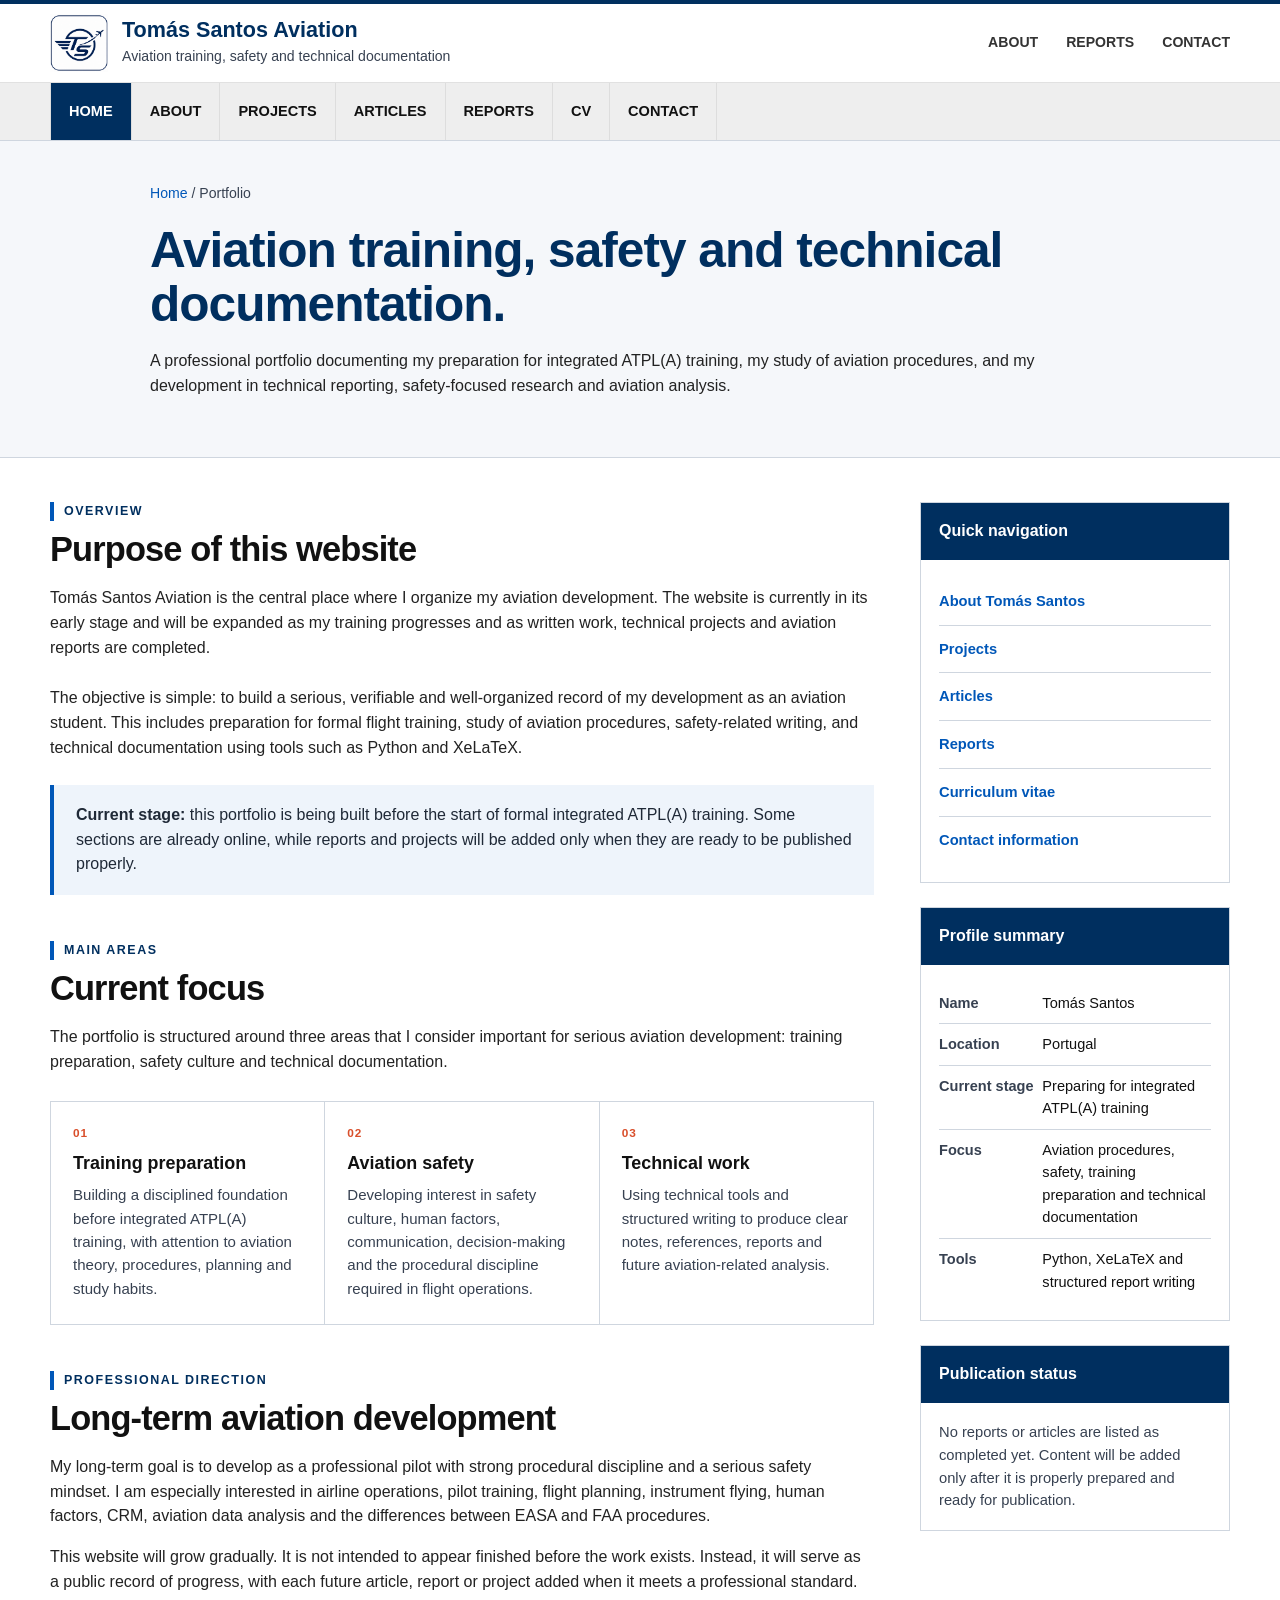
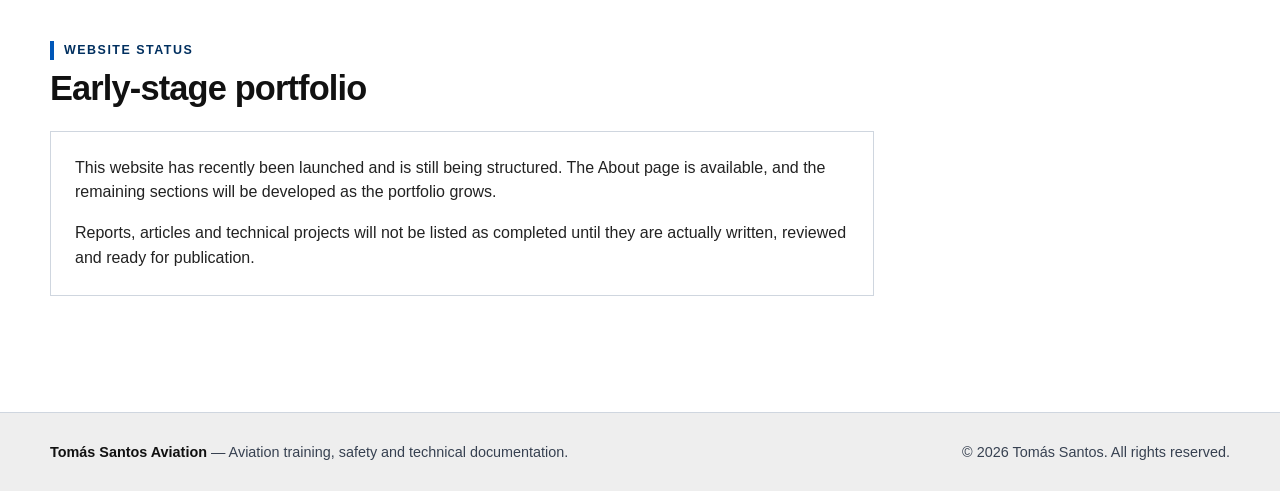
==== index.html @ 4478df45 "Update index.html" ====
<!DOCTYPE html>
<html lang="en">
<head>
  <meta charset="UTF-8" />
  <meta name="viewport" content="width=device-width, initial-scale=1.0" />

  <title>Tomás Santos Aviation</title>

  <meta
    name="description"
    content="Tomás Santos Aviation — aviation training, safety, procedures and technical documentation portfolio."
  />

 <link rel="stylesheet" href="assets/css/style.css">
</head>

<body>
  <div class="top-line"></div>

  <header>
    <div class="container header-main">
      <a href="index.html" class="identity" aria-label="Tomás Santos Aviation homepage">
        <img
          src="assets/images/logo.png"
          alt="Tomás Santos Aviation logo"
          class="site-logo"
        />
        <div class="identity-text">
          <strong>Tomás Santos Aviation</strong>
          <span>Aviation training, safety and technical documentation</span>
        </div>
      </a>

      <div class="header-links" aria-label="Secondary links">
        <a href="about.html">About</a>
        <a href="reports.html">Reports</a>
        <a href="contact.html">Contact</a>
      </div>
    </div>

    <div class="nav-bar">
      <nav class="container nav" aria-label="Main navigation">
        <a href="index.html" class="active">Home</a>
        <a href="about.html">About</a>
        <a href="projects.html">Projects</a>
        <a href="articles.html">Articles</a>
        <a href="reports.html">Reports</a>
        <a href="cv.html">CV</a>
        <a href="contact.html">Contact</a>
      </nav>
    </div>
  </header>

  <main>
    <section class="page-banner">
      <div class="container page-banner-inner">
        <div class="breadcrumb">
          <a href="index.html">Home</a> / Portfolio
        </div>

        <h1>Aviation training, safety and technical documentation.</h1>

        <p>
          A professional portfolio documenting my preparation for integrated ATPL(A)
          training, my study of aviation procedures, and my development in technical
          reporting, safety-focused research and aviation analysis.
        </p>
      </div>
    </section>

    <div class="container main-layout">
      <div>
        <section class="content-section">
          <div class="section-label">Overview</div>
          <h2>Purpose of this website</h2>

          <p class="lead">
            Tomás Santos Aviation is the central place where I organize my aviation
            development. The website is currently in its early stage and will be expanded
            as my training progresses and as written work, technical projects and aviation
            reports are completed.
          </p>

          <p>
            The objective is simple: to build a serious, verifiable and well-organized
            record of my development as an aviation student. This includes preparation
            for formal flight training, study of aviation procedures, safety-related
            writing, and technical documentation using tools such as Python and XeLaTeX.
          </p>

          <div class="statement-box">
            <strong>Current stage:</strong>
            this portfolio is being built before the start of formal integrated ATPL(A)
            training. Some sections are already online, while reports and projects will
            be added only when they are ready to be published properly.
          </div>
        </section>

        <section class="content-section">
          <div class="section-label">Main areas</div>
          <h2>Current focus</h2>

          <p class="lead">
            The portfolio is structured around three areas that I consider important
            for serious aviation development: training preparation, safety culture and
            technical documentation.
          </p>

          <div class="focus-grid">
            <article class="focus-item">
              <small>01</small>
              <h3>Training preparation</h3>
              <p>
                Building a disciplined foundation before integrated ATPL(A) training,
                with attention to aviation theory, procedures, planning and study habits.
              </p>
            </article>

            <article class="focus-item">
              <small>02</small>
              <h3>Aviation safety</h3>
              <p>
                Developing interest in safety culture, human factors, communication,
                decision-making and the procedural discipline required in flight operations.
              </p>
            </article>

            <article class="focus-item">
              <small>03</small>
              <h3>Technical work</h3>
              <p>
                Using technical tools and structured writing to produce clear notes,
                references, reports and future aviation-related analysis.
              </p>
            </article>
          </div>
        </section>

        <section class="content-section">
          <div class="section-label">Professional direction</div>
          <h2>Long-term aviation development</h2>

          <p>
            My long-term goal is to develop as a professional pilot with strong
            procedural discipline and a serious safety mindset. I am especially interested
            in airline operations, pilot training, flight planning, instrument flying,
            human factors, CRM, aviation data analysis and the differences between EASA
            and FAA procedures.
          </p>

          <p>
            This website will grow gradually. It is not intended to appear finished
            before the work exists. Instead, it will serve as a public record of progress,
            with each future article, report or project added when it meets a professional
            standard.
          </p>
        </section>

        <section class="content-section">
          <div class="section-label">Website status</div>
          <h2>Early-stage portfolio</h2>

          <div class="plain-box">
            <p>
              This website has recently been launched and is still being structured.
              The About page is available, and the remaining sections will be developed
              as the portfolio grows.
            </p>

            <p>
              Reports, articles and technical projects will not be listed as completed
              until they are actually written, reviewed and ready for publication.
            </p>
          </div>
        </section>
      </div>

      <aside>
        <section class="side-card">
          <div class="side-card-title">Quick navigation</div>
          <div class="side-card-body">
            <ul class="quick-list">
              <li><a href="about.html">About Tomás Santos</a></li>
              <li><a href="projects.html">Projects</a></li>
              <li><a href="articles.html">Articles</a></li>
              <li><a href="reports.html">Reports</a></li>
              <li><a href="cv.html">Curriculum vitae</a></li>
              <li><a href="contact.html">Contact information</a></li>
            </ul>
          </div>
        </section>

        <section class="side-card">
          <div class="side-card-title">Profile summary</div>
          <div class="side-card-body">
            <table class="profile-table">
              <tr>
                <th>Name</th>
                <td>Tomás Santos</td>
              </tr>
              <tr>
                <th>Location</th>
                <td>Portugal</td>
              </tr>
              <tr>
                <th>Current stage</th>
                <td>Preparing for integrated ATPL(A) training</td>
              </tr>
              <tr>
                <th>Focus</th>
                <td>Aviation procedures, safety, training preparation and technical documentation</td>
              </tr>
              <tr>
                <th>Tools</th>
                <td>Python, XeLaTeX and structured report writing</td>
              </tr>
            </table>
          </div>
        </section>

        <section class="side-card">
          <div class="side-card-title">Publication status</div>
          <div class="side-card-body">
            <p class="status-note">
              No reports or articles are listed as completed yet. Content will be added
              only after it is properly prepared and ready for publication.
            </p>
          </div>
        </section>
      </aside>
    </div>
  </main>

  <footer>
    <div class="container footer-inner">
      <span><strong>Tomás Santos Aviation</strong> — Aviation training, safety and technical documentation.</span>
      <span>© 2026 Tomás Santos. All rights reserved.</span>
    </div>
  </footer>
</body>
</html>
---- assets/css/style.css ----
:root {
  --blue: #0057b8;
  --blue-dark: #002f5f;
  --blue-soft: #eef4fb;
  --orange: #d94f2b;
  --text: #0b0f14;
  --muted: #374151;
  --light-muted: #5f6b7a;
  --border: #cfd6df;
  --soft-bg: #f5f7fa;
  --bg: #ffffff;
  --max-width: 1180px;
}

* {
  box-sizing: border-box;
  margin: 0;
  padding: 0;
}

body {
  font-family: Arial, Helvetica, sans-serif;
  color: var(--text);
  background: var(--bg);
  font-size: 16px;
  line-height: 1.55;
}

a {
  color: var(--blue);
  text-decoration: none;
}

a:hover {
  text-decoration: underline;
}

.container {
  width: min(100% - 56px, var(--max-width));
  margin: 0 auto;
}

/* Remove old institutional top stripe */
.top-line {
  display: none;
}

/* Header */

header {
  background: #ffffff;
  border-top: 4px solid var(--blue-dark);
  border-bottom: 1px solid var(--border);
}

.header-main {
  min-height: 78px;
  display: flex;
  align-items: center;
  justify-content: space-between;
  gap: 28px;
}

.identity {
  display: flex;
  align-items: center;
  gap: 14px;
}

.mark {
  width: 52px;
  height: 52px;
  background: var(--blue);
  color: white;
  display: flex;
  align-items: center;
  justify-content: center;
  font-weight: 800;
  font-size: 1rem;
  letter-spacing: -0.02em;
}

.identity-text strong {
  display: block;
  color: var(--blue-dark);
  font-size: 1.35rem;
  line-height: 1.08;
  font-weight: 800;
}

.site-logo {
  width: 58px;
  height: 58px;
  object-fit: contain;
  display: block;
}

.identity-text span {
  display: block;
  color: var(--muted);
  font-size: 0.88rem;
  margin-top: 4px;
}

/* Small top links */

.header-links {
  display: flex;
  align-items: center;
  gap: 28px;
  font-size: 0.88rem;
  font-weight: 600;
  text-transform: uppercase;
}

.header-links a {
  color: #333333;
}

.header-links a:hover {
  color: var(--blue);
}

/* Navigation — closer to IATA: light grey strip, not big blue bar */

.nav-bar {
  background: #eeeeee;
  border-top: 1px solid #e1e1e1;
}

.nav {
  display: flex;
  align-items: stretch;
  overflow-x: auto;
}

.nav a {
  color: #111111;
  padding: 17px 18px;
  font-size: 0.91rem;
  font-weight: 700;
  text-transform: uppercase;
  white-space: nowrap;
  border-right: 1px solid #dddddd;
}

.nav a:first-child {
  border-left: 1px solid #dddddd;
}

.nav a:hover {
  color: white;
  background: var(--blue);
  text-decoration: none;
}

.nav a.active {
  background: var(--blue-dark);
  color: white;
  text-decoration: none;
}

/* Page title area — no blue hero */

.page-banner {
  background: var(--soft-bg);
  color: var(--text);
  border-bottom: 1px solid var(--border);
}

.page-banner-inner {
  padding: 42px 0 42px;
  max-width: 980px;
}

.breadcrumb {
  color: var(--muted);
  font-size: 0.88rem;
  margin-bottom: 20px;
}

.breadcrumb a {
  color: var(--blue);
  font-weight: 400;
}

.page-banner h1 {
  font-size: clamp(2rem, 4.4vw, 3.1rem);
  line-height: 1.08;
  letter-spacing: -0.02em;
  font-weight: 800;
  color: var(--blue-dark);
  max-width: 1000px;
  margin-bottom: 18px;
}

.page-banner p {
  font-size: 1rem;
  color: #222222;
  max-width: 1000px;
  line-height: 1.55;
}

/* Main layout */

.main-layout {
  display: grid;
  grid-template-columns: minmax(0, 1fr) 310px;
  gap: 46px;
  padding: 44px 0 70px;
}

.content-section {
  margin-bottom: 46px;
}

.section-label {
  color: var(--blue-dark);
  font-weight: 800;
  font-size: 0.78rem;
  letter-spacing: 0.12em;
  text-transform: uppercase;
  margin-bottom: 9px;
  border-left: 4px solid var(--blue);
  padding-left: 10px;
}

h2 {
  color: #111111;
  font-size: clamp(1.55rem, 3vw, 2.15rem);
  line-height: 1.15;
  letter-spacing: -0.025em;
  font-weight: 800;
  margin-bottom: 16px;
}

h3 {
  color: #111111;
  font-size: 1.12rem;
  line-height: 1.3;
  font-weight: 800;
  margin-bottom: 8px;
}

p {
  margin-bottom: 16px;
}

.content-section p {
  color: #222222;
  max-width: 900px;
}

.lead {
  color: #222222;
  max-width: 900px;
  font-size: 1rem;
  margin-bottom: 26px;
}

/* Simple cards, less “template” */

.focus-grid {
  display: grid;
  grid-template-columns: repeat(3, 1fr);
  border-top: 1px solid var(--border);
  border-left: 1px solid var(--border);
  margin-top: 24px;
}

.focus-item {
  padding: 22px 22px 24px;
  background: #ffffff;
  border-right: 1px solid var(--border);
  border-bottom: 1px solid var(--border);
  min-height: 150px;
}

.focus-item small {
  display: block;
  color: var(--orange);
  font-weight: 800;
  margin-bottom: 10px;
  text-transform: uppercase;
  letter-spacing: 0.08em;
  font-size: 0.74rem;
}

.focus-item p {
  color: var(--muted);
  font-size: 0.94rem;
  margin-bottom: 0;
}

/* Two-column version */

.focus-grid.two-column {
  grid-template-columns: repeat(2, 1fr);
}

/* Boxes */

.statement-box,
.highlight-box {
  border-left: 4px solid var(--blue);
  background: var(--blue-soft);
  padding: 18px 22px;
  margin: 24px 0 0;
  color: #1f2937;
}

.highlight-box {
  margin: 24px 0;
}

.plain-box {
  border: 1px solid var(--border);
  background: #ffffff;
  padding: 24px;
  margin-top: 22px;
}

.plain-box p:last-child {
  margin-bottom: 0;
}

/* Timeline */

.timeline {
  border-top: 2px solid var(--blue);
  background: #ffffff;
  border-left: 1px solid var(--border);
  border-right: 1px solid var(--border);
}

.timeline-item {
  display: grid;
  grid-template-columns: 150px 1fr;
  gap: 22px;
  padding: 20px 22px;
  border-bottom: 1px solid var(--border);
}

.timeline-item:last-child {
  border-bottom: none;
}

.timeline-year {
  color: var(--blue);
  font-weight: 800;
  font-size: 0.92rem;
}

.timeline-item p {
  color: var(--muted);
  margin-bottom: 0;
}

/* Sidebar — less blue, more document-style */

aside {
  align-self: start;
}

.side-card {
  border: 1px solid var(--border);
  margin-bottom: 24px;
  background: white;
}

.side-card-title {
  background: var(--blue-dark);
  color: white;
  border-bottom: none;
  padding: 16px 18px;
  font-weight: 800;
  font-size: 1rem;
}

.side-card-body {
  padding: 18px;
}

.quick-list {
  list-style: none;
}

.quick-list li {
  border-bottom: 1px solid var(--border);
}

.quick-list li:last-child {
  border-bottom: none;
}

.quick-list a {
  display: block;
  padding: 12px 0;
  color: var(--blue);
  font-weight: 600;
  font-size: 0.92rem;
}

.profile-table {
  width: 100%;
  border-collapse: collapse;
  font-size: 0.91rem;
}

.profile-table th {
  text-align: left;
  color: var(--muted);
  font-weight: 700;
  width: 38%;
  padding: 9px 0;
  border-bottom: 1px solid var(--border);
  vertical-align: top;
}

.profile-table td {
  padding: 9px 0;
  border-bottom: 1px solid var(--border);
  color: #111111;
  vertical-align: top;
}

.profile-table tr:last-child th,
.profile-table tr:last-child td {
  border-bottom: none;
}

.status-note,
.placeholder-note {
  font-size: 0.92rem;
  color: var(--muted);
  margin-bottom: 0;
}

/* Buttons */

.button-row {
  display: flex;
  flex-wrap: wrap;
  gap: 12px;
  margin-top: 18px;
}

.button {
  display: inline-block;
  padding: 10px 15px;
  border: 1px solid var(--blue);
  background: var(--blue);
  color: white;
  font-weight: 700;
  font-size: 0.88rem;
}

.button.secondary {
  background: white;
  color: var(--blue);
}

.button:hover {
  background: var(--orange);
  color: white;
  text-decoration: none;
  border-color: var(--orange);
}

/* Future image placeholder */

.future-photo {
  display: none;
}

/* Footer */

footer {
  background: #eeeeee;
  border-top: 1px solid var(--border);
  padding: 28px 0;
  color: var(--muted);
  font-size: 0.9rem;
}

.footer-inner {
  display: flex;
  justify-content: space-between;
  gap: 18px;
  flex-wrap: wrap;
}

.footer-inner strong {
  color: #111111;
}

/* Responsive */

@media (max-width: 900px) {
  .header-main {
    height: auto;
    padding: 22px 0;
    align-items: flex-start;
    flex-direction: column;
  }

  .header-links {
    flex-wrap: wrap;
  }

  .main-layout {
    grid-template-columns: 1fr;
  }

  .focus-grid,
  .focus-grid.two-column {
    grid-template-columns: 1fr;
  }

  .timeline-item {
    grid-template-columns: 1fr;
    gap: 8px;
  }
}

@media (max-width: 560px) {
  .container {
    width: min(100% - 28px, var(--max-width));
  }

  .identity {
    align-items: flex-start;
  }

  .mark {
    width: 46px;
    height: 46px;
    font-size: 0.92rem;
  }

  .identity-text strong {
    font-size: 1.18rem;
  }

  .page-banner-inner {
    padding: 28px 0 30px;
  }

  .nav a {
    padding: 14px 15px;
    font-size: 0.84rem;
  }
}
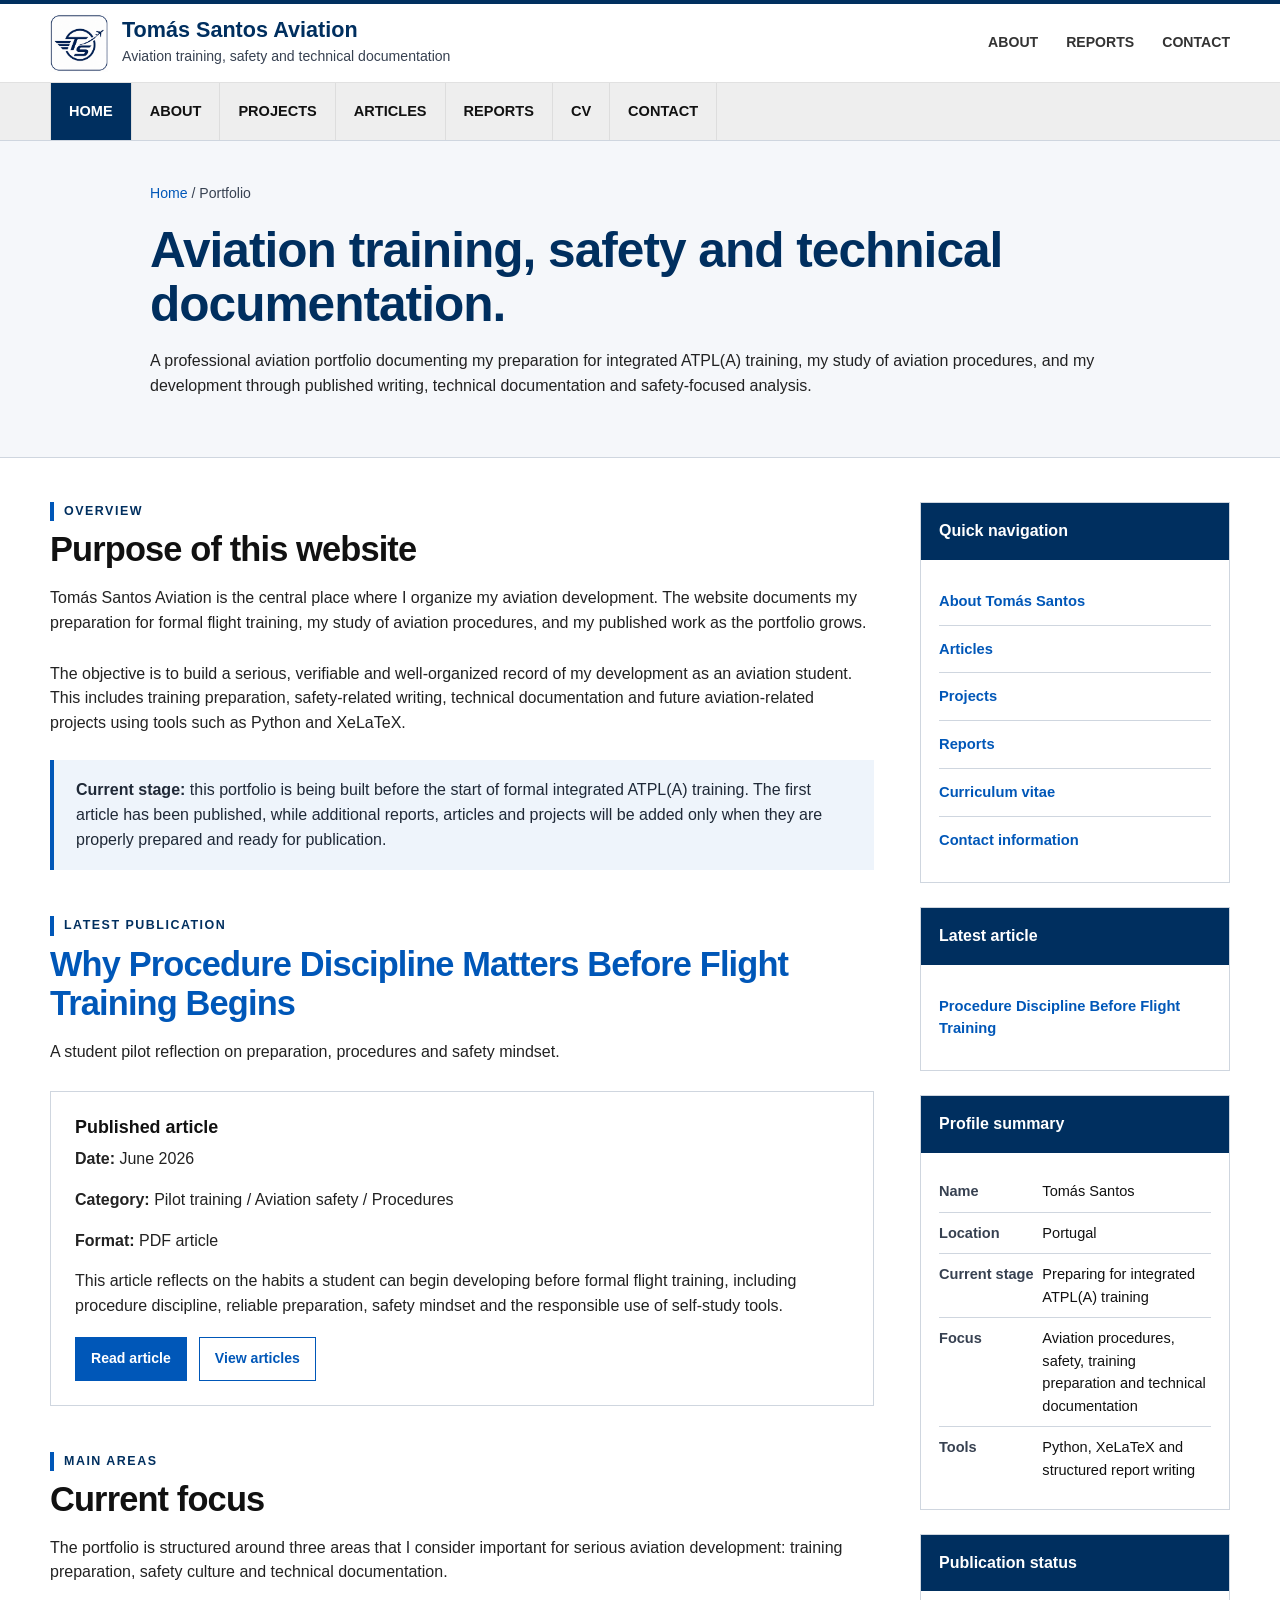
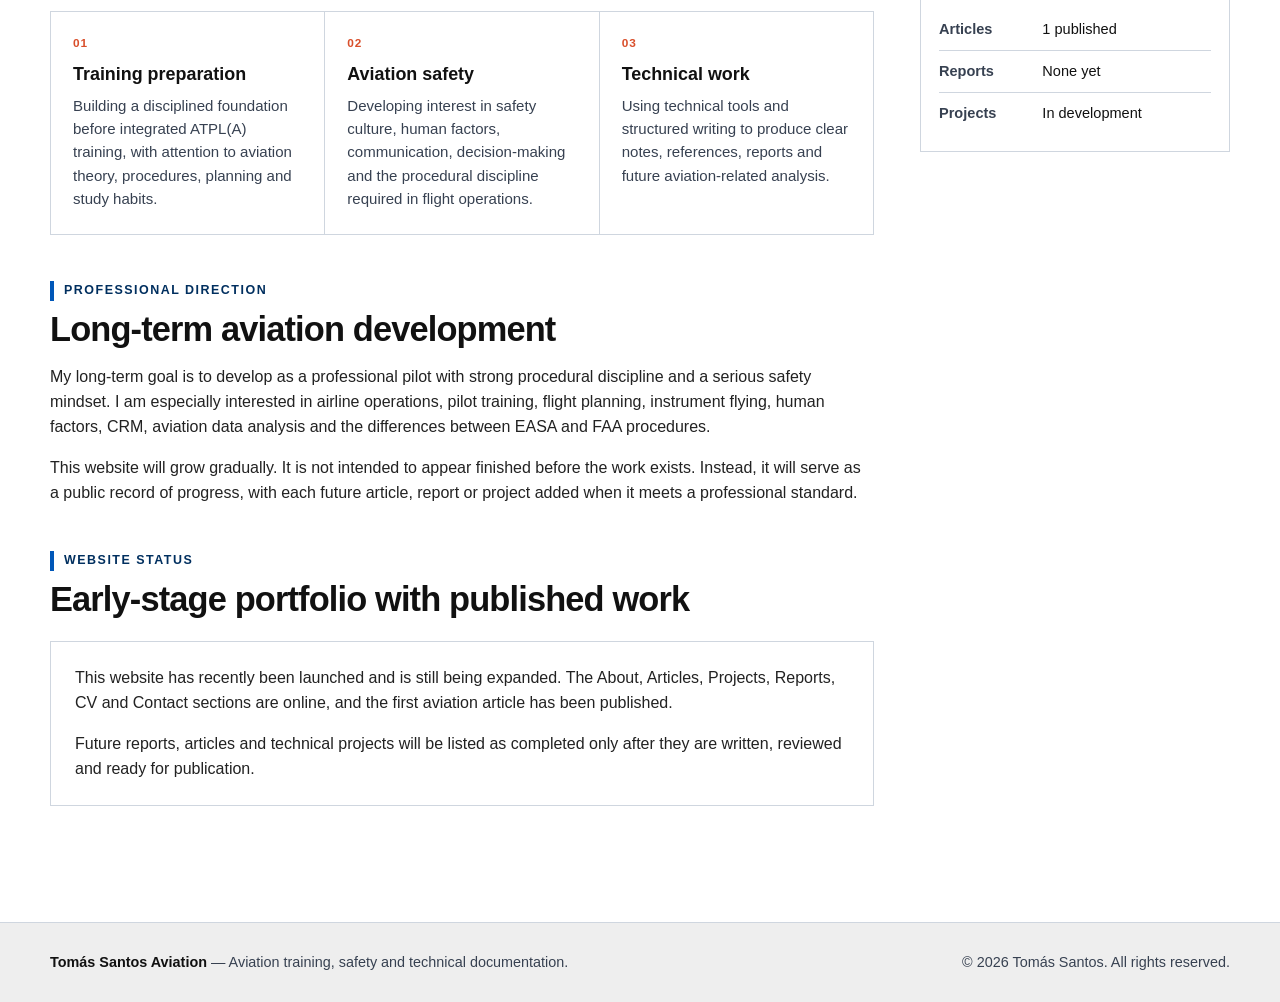
==== commit 973abed9: "Update index.html" ====
--- a/index.html
+++ b/index.html
@@ -1,17 +1,18 @@
 <!DOCTYPE html>
 <html lang="en">
 <head>
-  <meta charset="UTF-8" />
-  <meta name="viewport" content="width=device-width, initial-scale=1.0" />
+  <meta charset="UTF-8">
+  <meta name="viewport" content="width=device-width, initial-scale=1.0">
 
   <title>Tomás Santos Aviation</title>
 
   <meta
     name="description"
-    content="Tomás Santos Aviation — aviation training, safety, procedures and technical documentation portfolio."
-  />
-
- <link rel="stylesheet" href="assets/css/style.css">
+    content="Tomás Santos Aviation — aviation training, safety, procedures, published articles and technical documentation portfolio."
+  >
+
+  <link rel="stylesheet" href="assets/css/style.css">
+  <link rel="icon" type="image/png" href="assets/images/logo.png">
 </head>
 
 <body>
@@ -24,7 +25,8 @@
           src="assets/images/logo.png"
           alt="Tomás Santos Aviation logo"
           class="site-logo"
-        />
+        >
+
         <div class="identity-text">
           <strong>Tomás Santos Aviation</strong>
           <span>Aviation training, safety and technical documentation</span>
@@ -61,9 +63,9 @@
         <h1>Aviation training, safety and technical documentation.</h1>
 
         <p>
-          A professional portfolio documenting my preparation for integrated ATPL(A)
-          training, my study of aviation procedures, and my development in technical
-          reporting, safety-focused research and aviation analysis.
+          A professional aviation portfolio documenting my preparation for integrated
+          ATPL(A) training, my study of aviation procedures, and my development through
+          published writing, technical documentation and safety-focused analysis.
         </p>
       </div>
     </section>
@@ -72,32 +74,84 @@
       <div>
         <section class="content-section">
           <div class="section-label">Overview</div>
+
           <h2>Purpose of this website</h2>
 
           <p class="lead">
             Tomás Santos Aviation is the central place where I organize my aviation
-            development. The website is currently in its early stage and will be expanded
-            as my training progresses and as written work, technical projects and aviation
-            reports are completed.
+            development. The website documents my preparation for formal flight training,
+            my study of aviation procedures, and my published work as the portfolio grows.
           </p>
 
           <p>
-            The objective is simple: to build a serious, verifiable and well-organized
-            record of my development as an aviation student. This includes preparation
-            for formal flight training, study of aviation procedures, safety-related
-            writing, and technical documentation using tools such as Python and XeLaTeX.
+            The objective is to build a serious, verifiable and well-organized record
+            of my development as an aviation student. This includes training preparation,
+            safety-related writing, technical documentation and future aviation-related
+            projects using tools such as Python and XeLaTeX.
           </p>
 
           <div class="statement-box">
             <strong>Current stage:</strong>
             this portfolio is being built before the start of formal integrated ATPL(A)
-            training. Some sections are already online, while reports and projects will
-            be added only when they are ready to be published properly.
+            training. The first article has been published, while additional reports,
+            articles and projects will be added only when they are properly prepared
+            and ready for publication.
+          </div>
+        </section>
+
+        <section class="content-section">
+          <div class="section-label">Latest publication</div>
+
+          <h2>
+            <a
+              href="assets/pdfs/procedure-discipline-before-flight-training.pdf"
+              target="_blank"
+              rel="noopener noreferrer"
+            >
+              Why Procedure Discipline Matters Before Flight Training Begins
+            </a>
+          </h2>
+
+          <p class="lead">
+            A student pilot reflection on preparation, procedures and safety mindset.
+          </p>
+
+          <div class="plain-box">
+            <h3>Published article</h3>
+
+            <p><strong>Date:</strong> June 2026</p>
+            <p><strong>Category:</strong> Pilot training / Aviation safety / Procedures</p>
+            <p><strong>Format:</strong> PDF article</p>
+
+            <p>
+              This article reflects on the habits a student can begin developing before
+              formal flight training, including procedure discipline, reliable preparation,
+              safety mindset and the responsible use of self-study tools.
+            </p>
+
+            <div class="button-row">
+              <a
+                href="assets/pdfs/procedure-discipline-before-flight-training.pdf"
+                class="button"
+                target="_blank"
+                rel="noopener noreferrer"
+              >
+                Read article
+              </a>
+
+              <a
+                href="articles.html"
+                class="button secondary"
+              >
+                View articles
+              </a>
+            </div>
           </div>
         </section>
 
         <section class="content-section">
           <div class="section-label">Main areas</div>
+
           <h2>Current focus</h2>
 
           <p class="lead">
@@ -109,7 +163,9 @@
           <div class="focus-grid">
             <article class="focus-item">
               <small>01</small>
+
               <h3>Training preparation</h3>
+
               <p>
                 Building a disciplined foundation before integrated ATPL(A) training,
                 with attention to aviation theory, procedures, planning and study habits.
@@ -118,7 +174,9 @@
 
             <article class="focus-item">
               <small>02</small>
+
               <h3>Aviation safety</h3>
+
               <p>
                 Developing interest in safety culture, human factors, communication,
                 decision-making and the procedural discipline required in flight operations.
@@ -127,7 +185,9 @@
 
             <article class="focus-item">
               <small>03</small>
+
               <h3>Technical work</h3>
+
               <p>
                 Using technical tools and structured writing to produce clear notes,
                 references, reports and future aviation-related analysis.
@@ -138,6 +198,7 @@
 
         <section class="content-section">
           <div class="section-label">Professional direction</div>
+
           <h2>Long-term aviation development</h2>
 
           <p>
@@ -158,18 +219,19 @@
 
         <section class="content-section">
           <div class="section-label">Website status</div>
-          <h2>Early-stage portfolio</h2>
+
+          <h2>Early-stage portfolio with published work</h2>
 
           <div class="plain-box">
             <p>
-              This website has recently been launched and is still being structured.
-              The About page is available, and the remaining sections will be developed
-              as the portfolio grows.
+              This website has recently been launched and is still being expanded.
+              The About, Articles, Projects, Reports, CV and Contact sections are online,
+              and the first aviation article has been published.
             </p>
 
             <p>
-              Reports, articles and technical projects will not be listed as completed
-              until they are actually written, reviewed and ready for publication.
+              Future reports, articles and technical projects will be listed as completed
+              only after they are written, reviewed and ready for publication.
             </p>
           </div>
         </section>
@@ -178,11 +240,12 @@
       <aside>
         <section class="side-card">
           <div class="side-card-title">Quick navigation</div>
+
           <div class="side-card-body">
             <ul class="quick-list">
               <li><a href="about.html">About Tomás Santos</a></li>
+              <li><a href="articles.html">Articles</a></li>
               <li><a href="projects.html">Projects</a></li>
-              <li><a href="articles.html">Articles</a></li>
               <li><a href="reports.html">Reports</a></li>
               <li><a href="cv.html">Curriculum vitae</a></li>
               <li><a href="contact.html">Contact information</a></li>
@@ -191,25 +254,48 @@
         </section>
 
         <section class="side-card">
+          <div class="side-card-title">Latest article</div>
+
+          <div class="side-card-body">
+            <ul class="quick-list">
+              <li>
+                <a
+                  href="assets/pdfs/procedure-discipline-before-flight-training.pdf"
+                  target="_blank"
+                  rel="noopener noreferrer"
+                >
+                  Procedure Discipline Before Flight Training
+                </a>
+              </li>
+            </ul>
+          </div>
+        </section>
+
+        <section class="side-card">
           <div class="side-card-title">Profile summary</div>
+
           <div class="side-card-body">
             <table class="profile-table">
               <tr>
                 <th>Name</th>
                 <td>Tomás Santos</td>
               </tr>
+
               <tr>
                 <th>Location</th>
                 <td>Portugal</td>
               </tr>
+
               <tr>
                 <th>Current stage</th>
                 <td>Preparing for integrated ATPL(A) training</td>
               </tr>
+
               <tr>
                 <th>Focus</th>
                 <td>Aviation procedures, safety, training preparation and technical documentation</td>
               </tr>
+
               <tr>
                 <th>Tools</th>
                 <td>Python, XeLaTeX and structured report writing</td>
@@ -220,11 +306,24 @@
 
         <section class="side-card">
           <div class="side-card-title">Publication status</div>
+
           <div class="side-card-body">
-            <p class="status-note">
-              No reports or articles are listed as completed yet. Content will be added
-              only after it is properly prepared and ready for publication.
-            </p>
+            <table class="profile-table">
+              <tr>
+                <th>Articles</th>
+                <td>1 published</td>
+              </tr>
+
+              <tr>
+                <th>Reports</th>
+                <td>None yet</td>
+              </tr>
+
+              <tr>
+                <th>Projects</th>
+                <td>In development</td>
+              </tr>
+            </table>
           </div>
         </section>
       </aside>
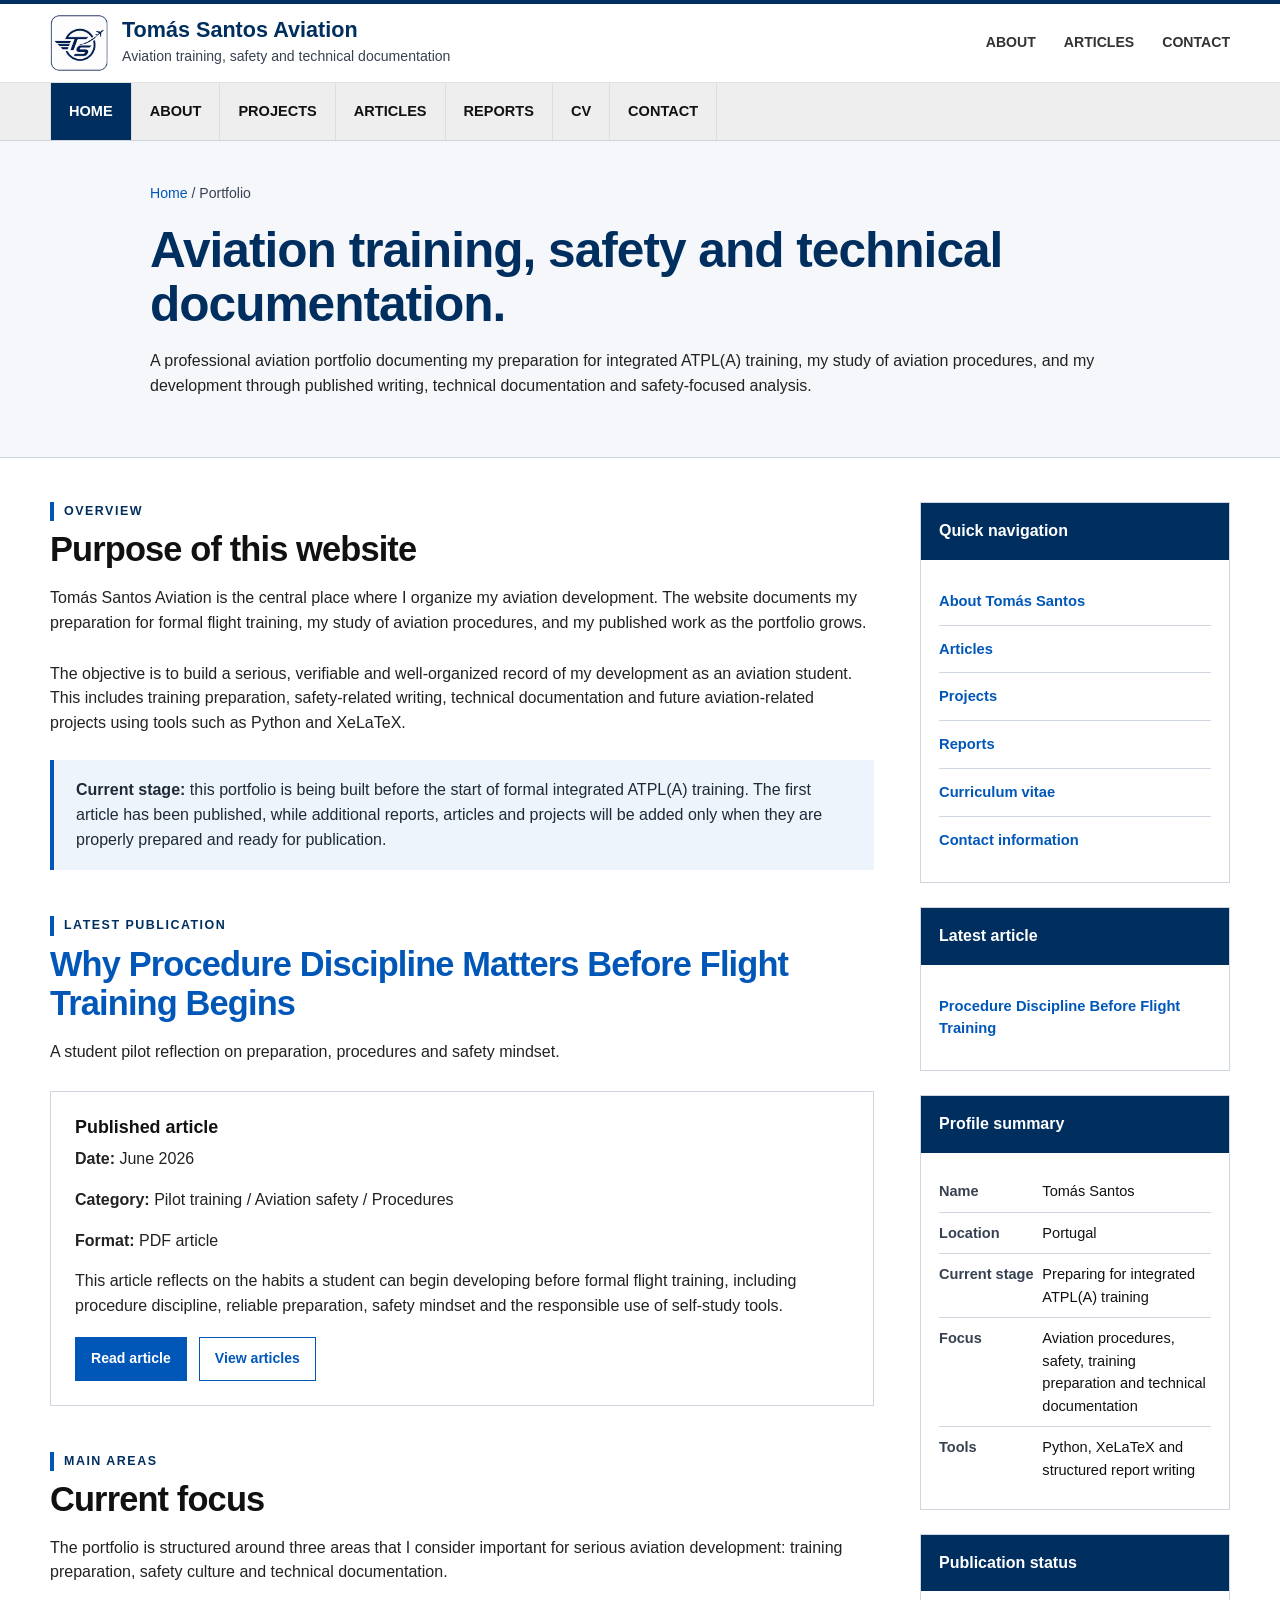
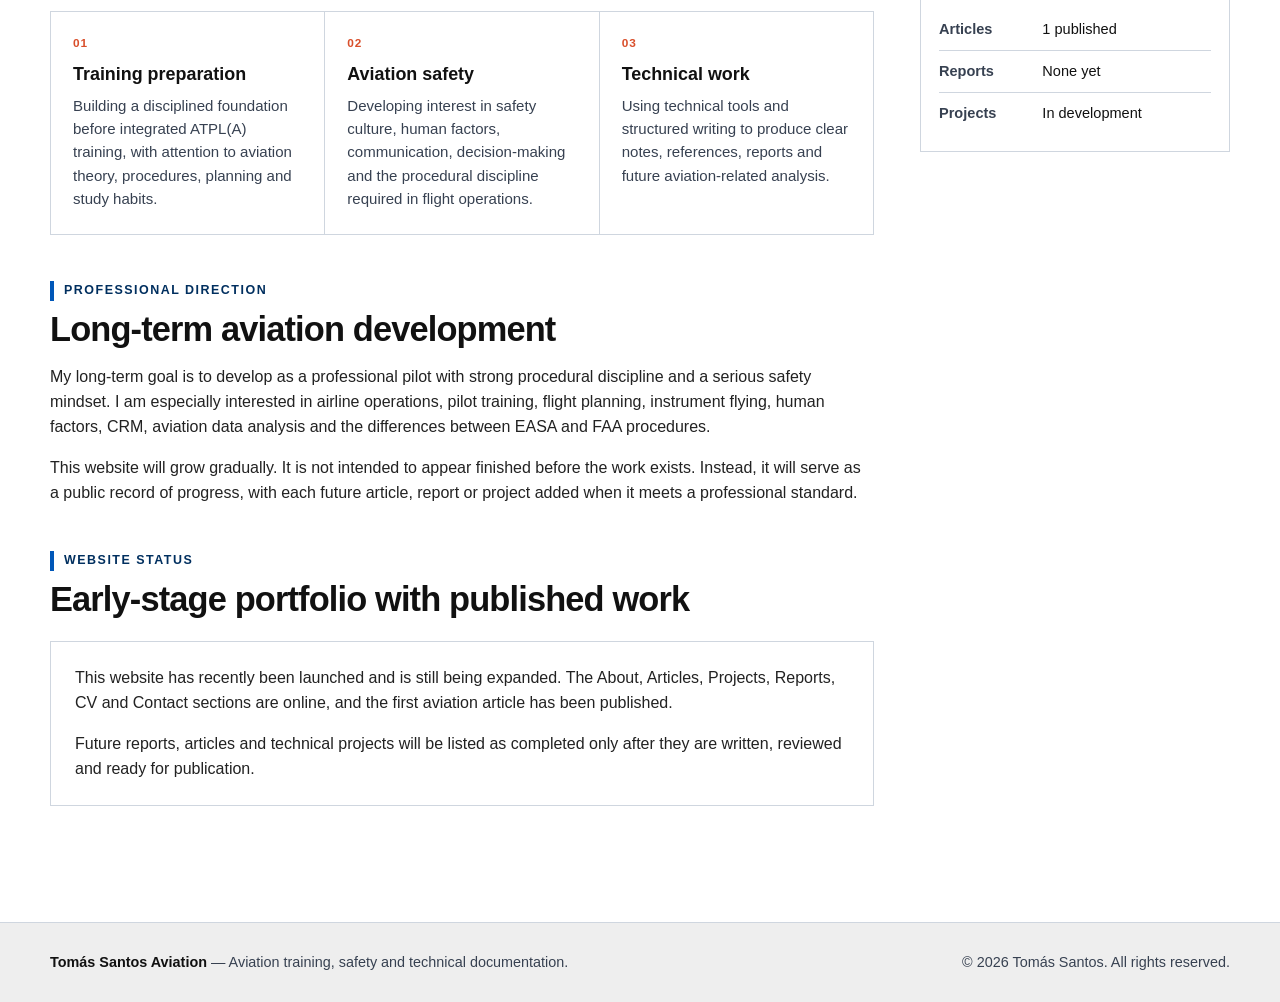
==== commit d82b3158: "Update index.html" ====
--- a/index.html
+++ b/index.html
@@ -35,7 +35,7 @@
 
       <div class="header-links" aria-label="Secondary links">
         <a href="about.html">About</a>
-        <a href="reports.html">Reports</a>
+        <a href="articles.html">Articles</a>
         <a href="contact.html">Contact</a>
       </div>
     </div>
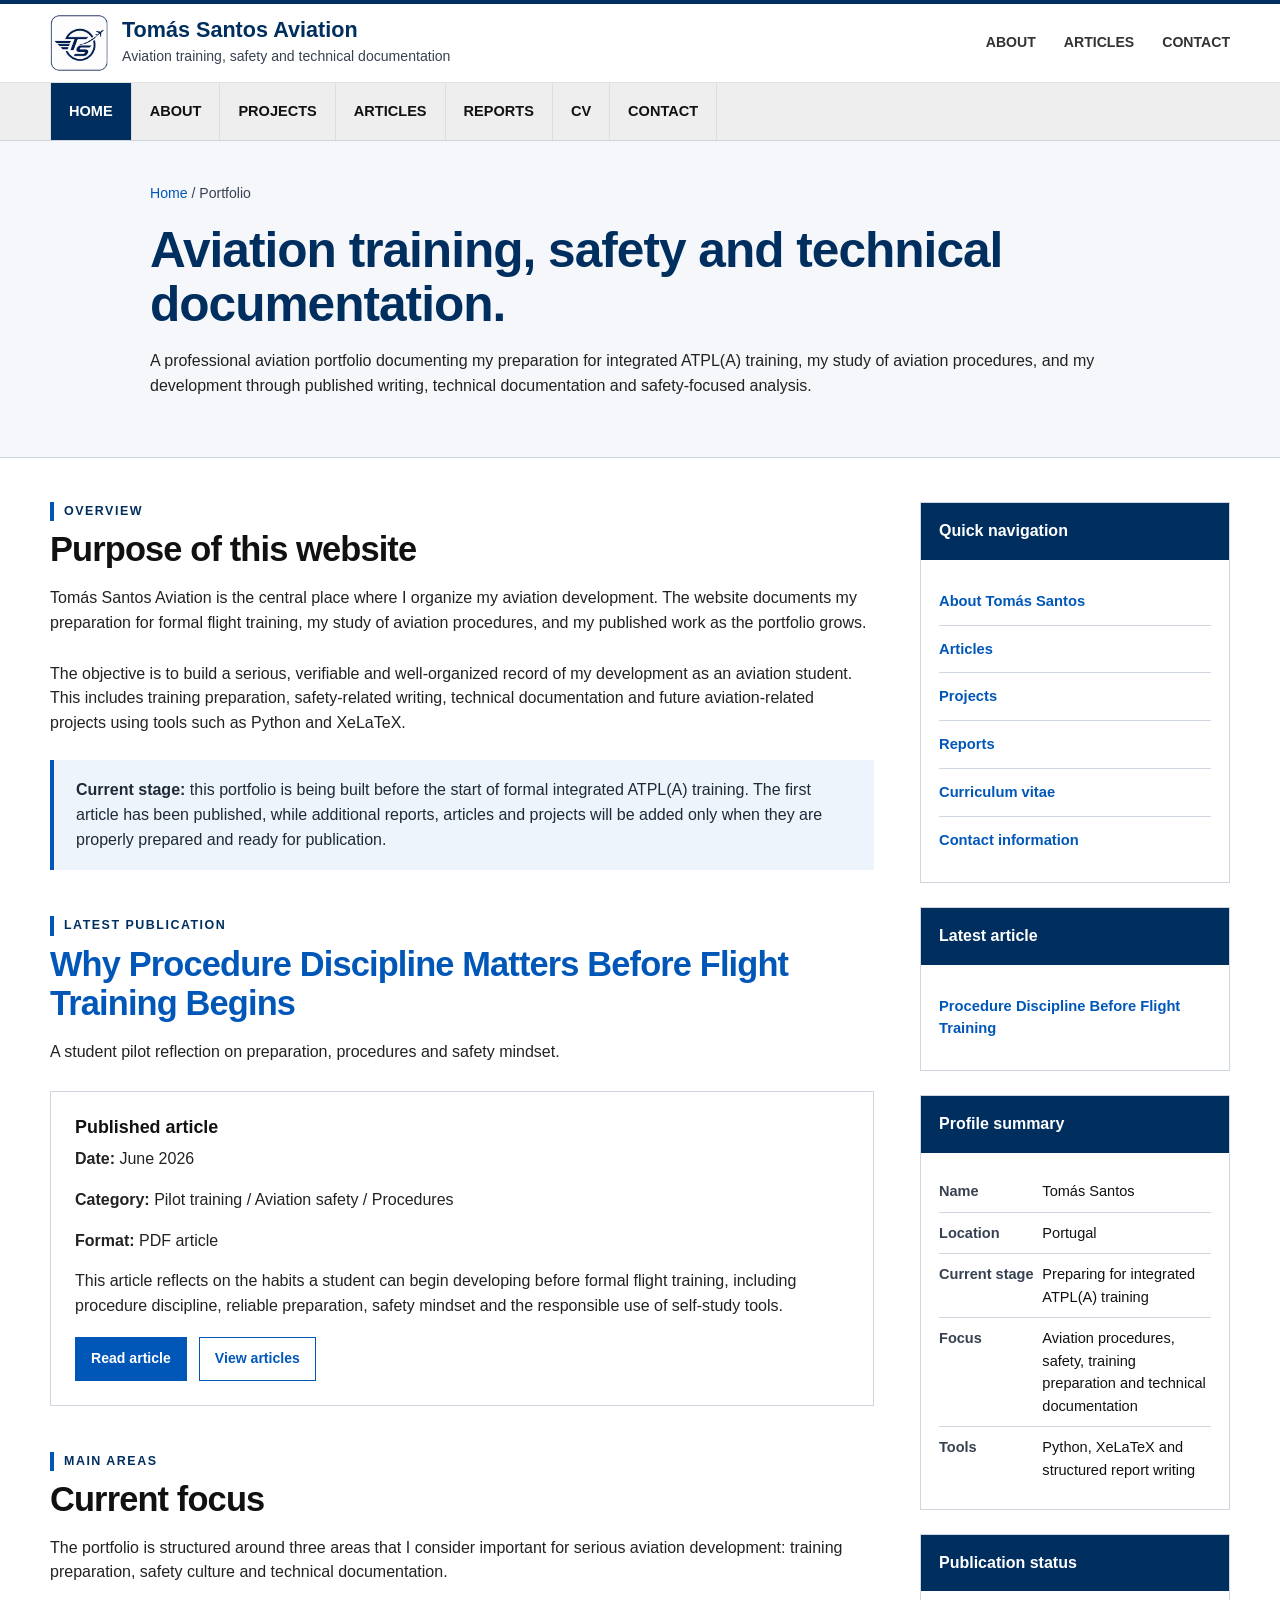
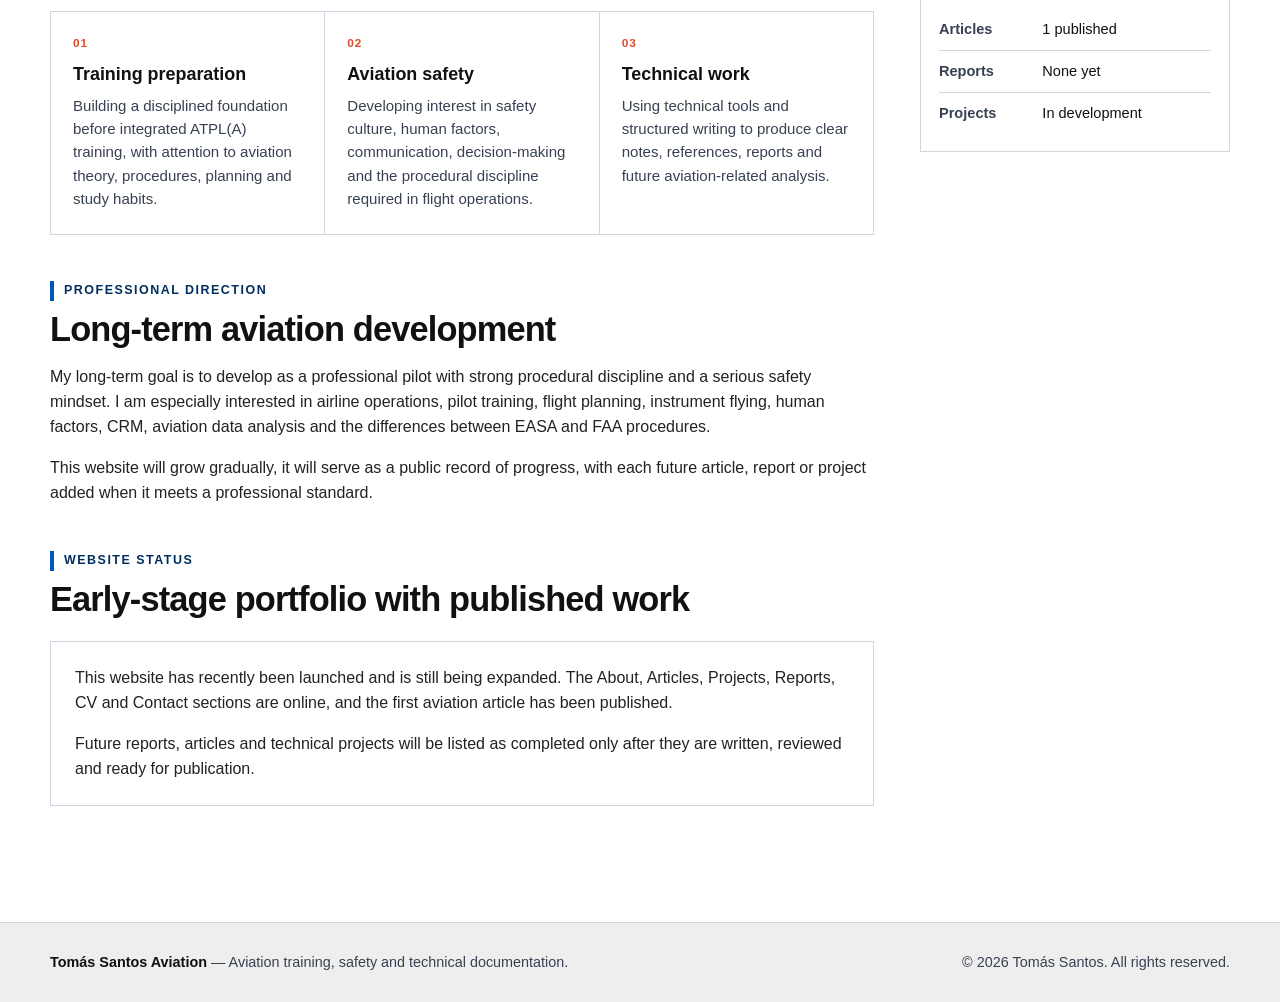
==== commit f9826f3f: "Update index.html" ====
--- a/index.html
+++ b/index.html
@@ -210,8 +210,7 @@
           </p>
 
           <p>
-            This website will grow gradually. It is not intended to appear finished
-            before the work exists. Instead, it will serve as a public record of progress,
+            This website will grow gradually, it will serve as a public record of progress,
             with each future article, report or project added when it meets a professional
             standard.
           </p>
--- a/assets/css/style.css
+++ b/assets/css/style.css
@@ -551,3 +551,24 @@
     font-size: 0.84rem;
   }
 }
+
+/* Profile photo */
+
+.profile-photo-card {
+  overflow: hidden;
+}
+
+.profile-photo {
+  width: 100%;
+  aspect-ratio: 1 / 1;
+  object-fit: cover;
+  object-position: center top;
+  display: block;
+  border-bottom: 1px solid var(--border);
+}
+
+.profile-photo-caption {
+  padding: 14px 18px 18px;
+  font-size: 0.9rem;
+  color: var(--muted);
+}
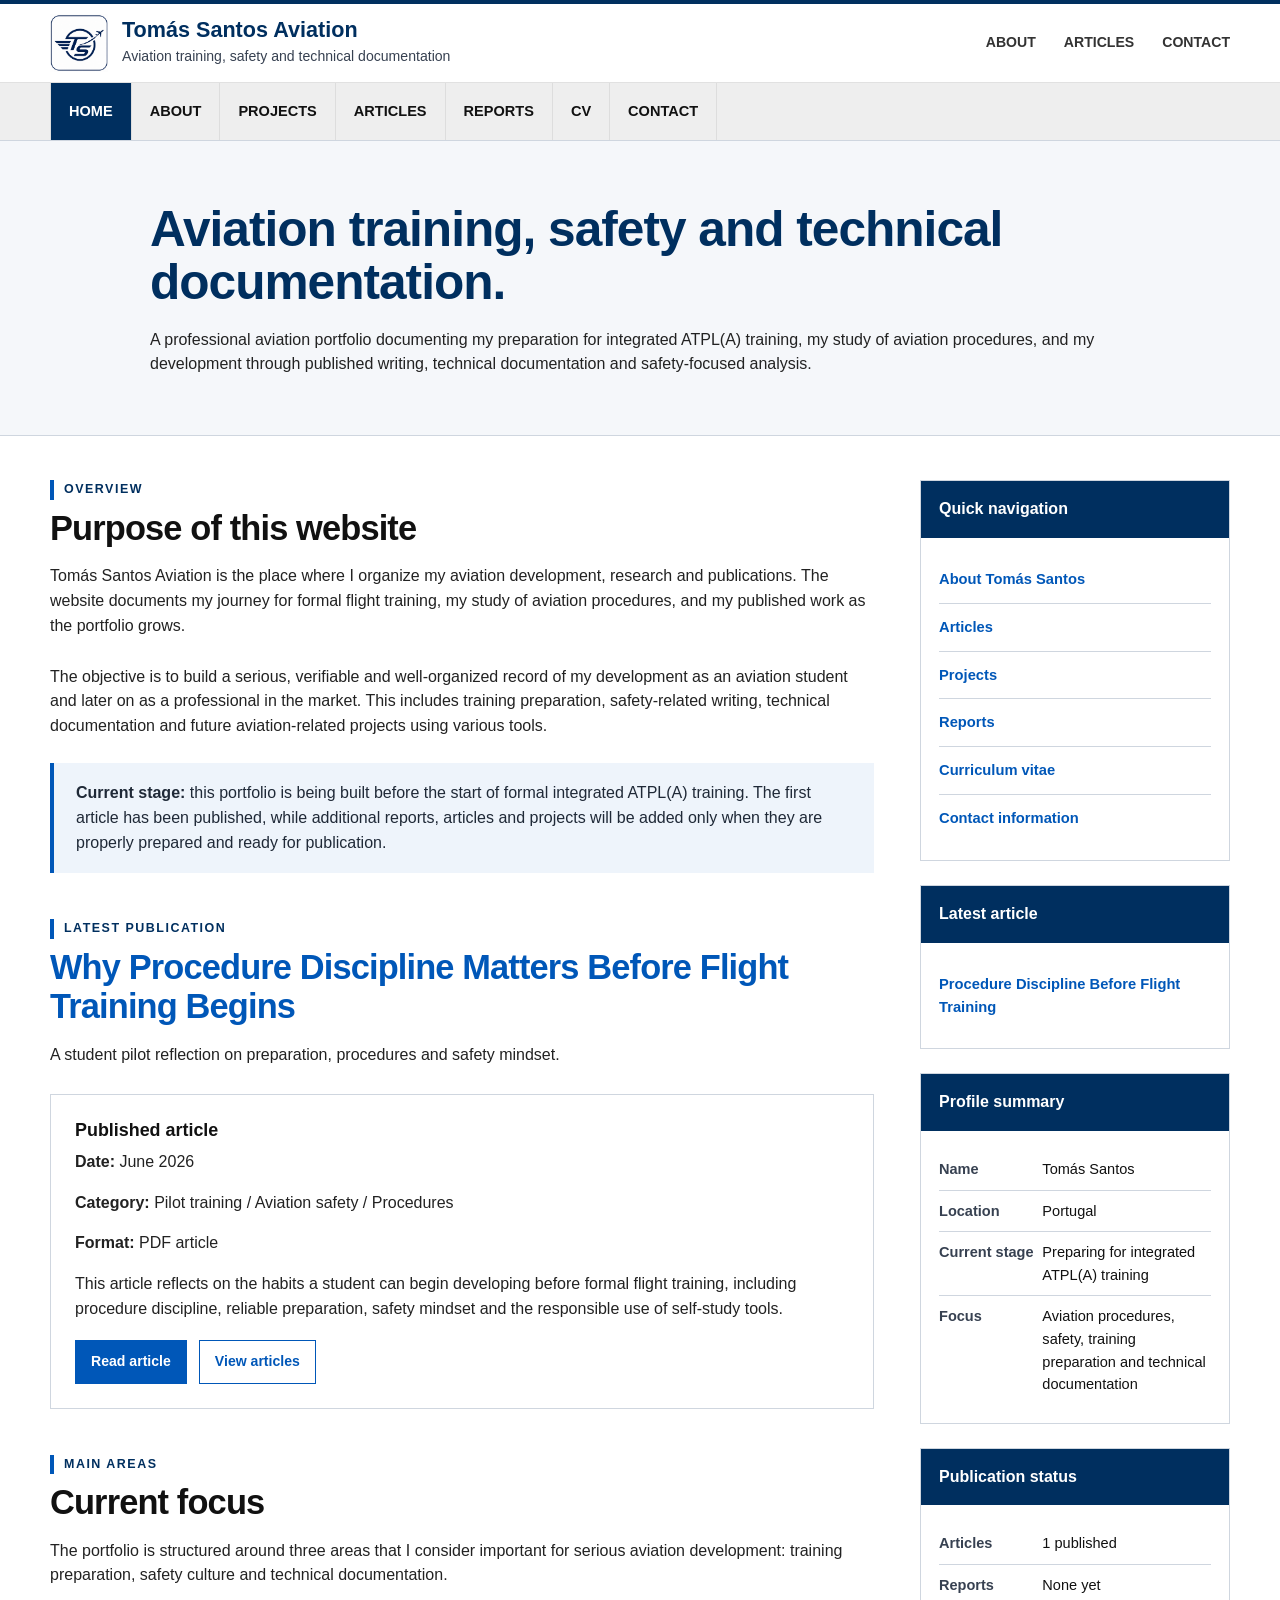
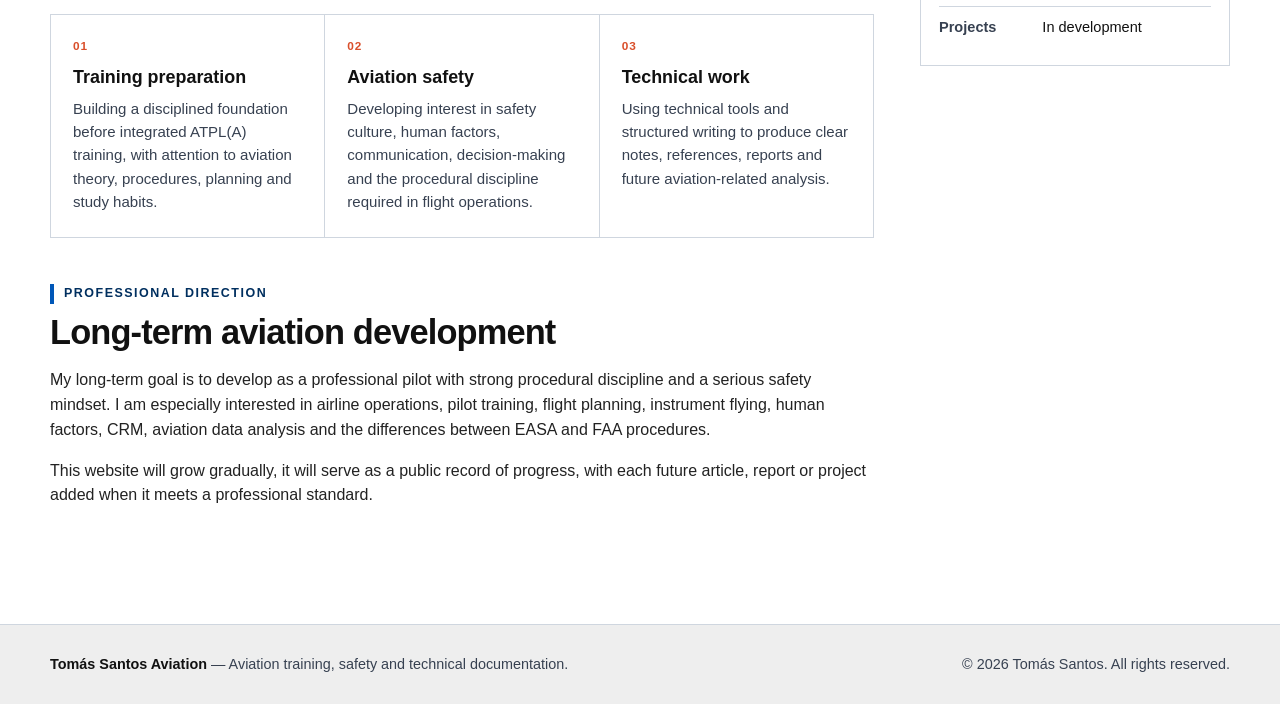
==== commit 6ededcb9: "Update index.html" ====
--- a/index.html
+++ b/index.html
@@ -57,7 +57,6 @@
     <section class="page-banner">
       <div class="container page-banner-inner">
         <div class="breadcrumb">
-          <a href="index.html">Home</a> / Portfolio
         </div>
 
         <h1>Aviation training, safety and technical documentation.</h1>
@@ -78,16 +77,16 @@
           <h2>Purpose of this website</h2>
 
           <p class="lead">
-            Tomás Santos Aviation is the central place where I organize my aviation
-            development. The website documents my preparation for formal flight training,
+            Tomás Santos Aviation is the place where I organize my aviation
+            development, research and publications. The website documents my journey for formal flight training,
             my study of aviation procedures, and my published work as the portfolio grows.
           </p>
 
           <p>
             The objective is to build a serious, verifiable and well-organized record
-            of my development as an aviation student. This includes training preparation,
+            of my development as an aviation student and later on as a professional in the market. This includes training preparation,
             safety-related writing, technical documentation and future aviation-related
-            projects using tools such as Python and XeLaTeX.
+            projects using various tools.
           </p>
 
           <div class="statement-box">
@@ -214,26 +213,6 @@
             with each future article, report or project added when it meets a professional
             standard.
           </p>
-        </section>
-
-        <section class="content-section">
-          <div class="section-label">Website status</div>
-
-          <h2>Early-stage portfolio with published work</h2>
-
-          <div class="plain-box">
-            <p>
-              This website has recently been launched and is still being expanded.
-              The About, Articles, Projects, Reports, CV and Contact sections are online,
-              and the first aviation article has been published.
-            </p>
-
-            <p>
-              Future reports, articles and technical projects will be listed as completed
-              only after they are written, reviewed and ready for publication.
-            </p>
-          </div>
-        </section>
       </div>
 
       <aside>
@@ -294,11 +273,6 @@
                 <th>Focus</th>
                 <td>Aviation procedures, safety, training preparation and technical documentation</td>
               </tr>
-
-              <tr>
-                <th>Tools</th>
-                <td>Python, XeLaTeX and structured report writing</td>
-              </tr>
             </table>
           </div>
         </section>
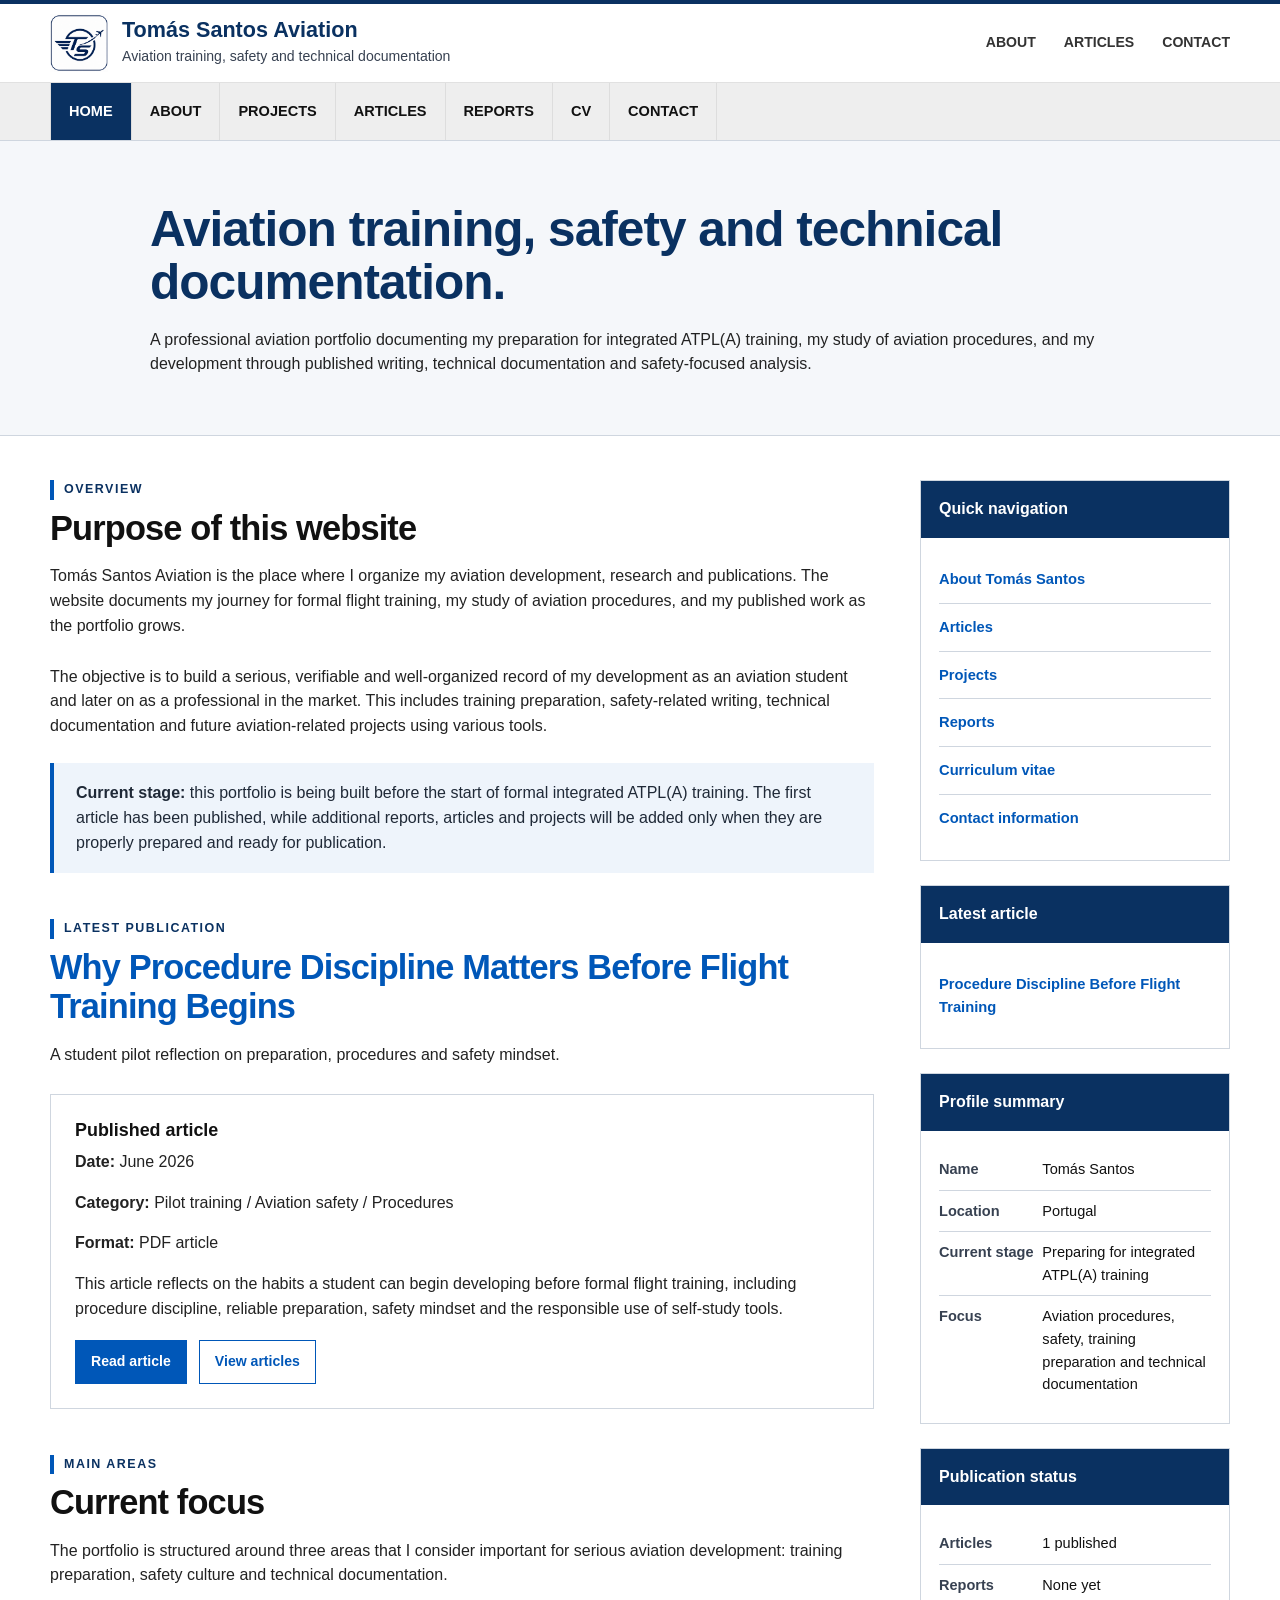
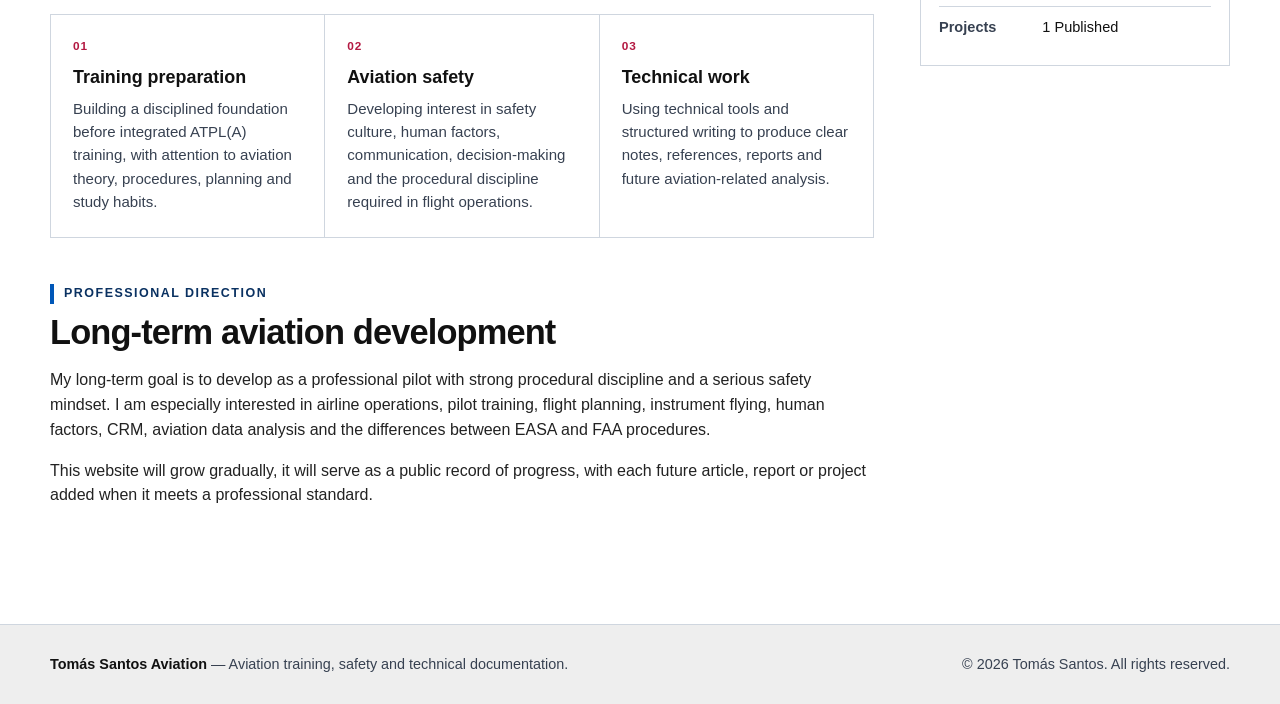
==== commit 03f1617f: "Update index.html" ====
--- a/index.html
+++ b/index.html
@@ -294,7 +294,7 @@
 
               <tr>
                 <th>Projects</th>
-                <td>In development</td>
+                <td>1 Published</td>
               </tr>
             </table>
           </div>
--- a/assets/css/style.css
+++ b/assets/css/style.css
@@ -1,8 +1,8 @@
 :root {
   --blue: #0057b8;
-  --blue-dark: #002f5f;
+  --blue-dark: #0a3161;
   --blue-soft: #eef4fb;
-  --orange: #d94f2b;
+  --orange: #b31942;
   --text: #0b0f14;
   --muted: #374151;
   --light-muted: #5f6b7a;
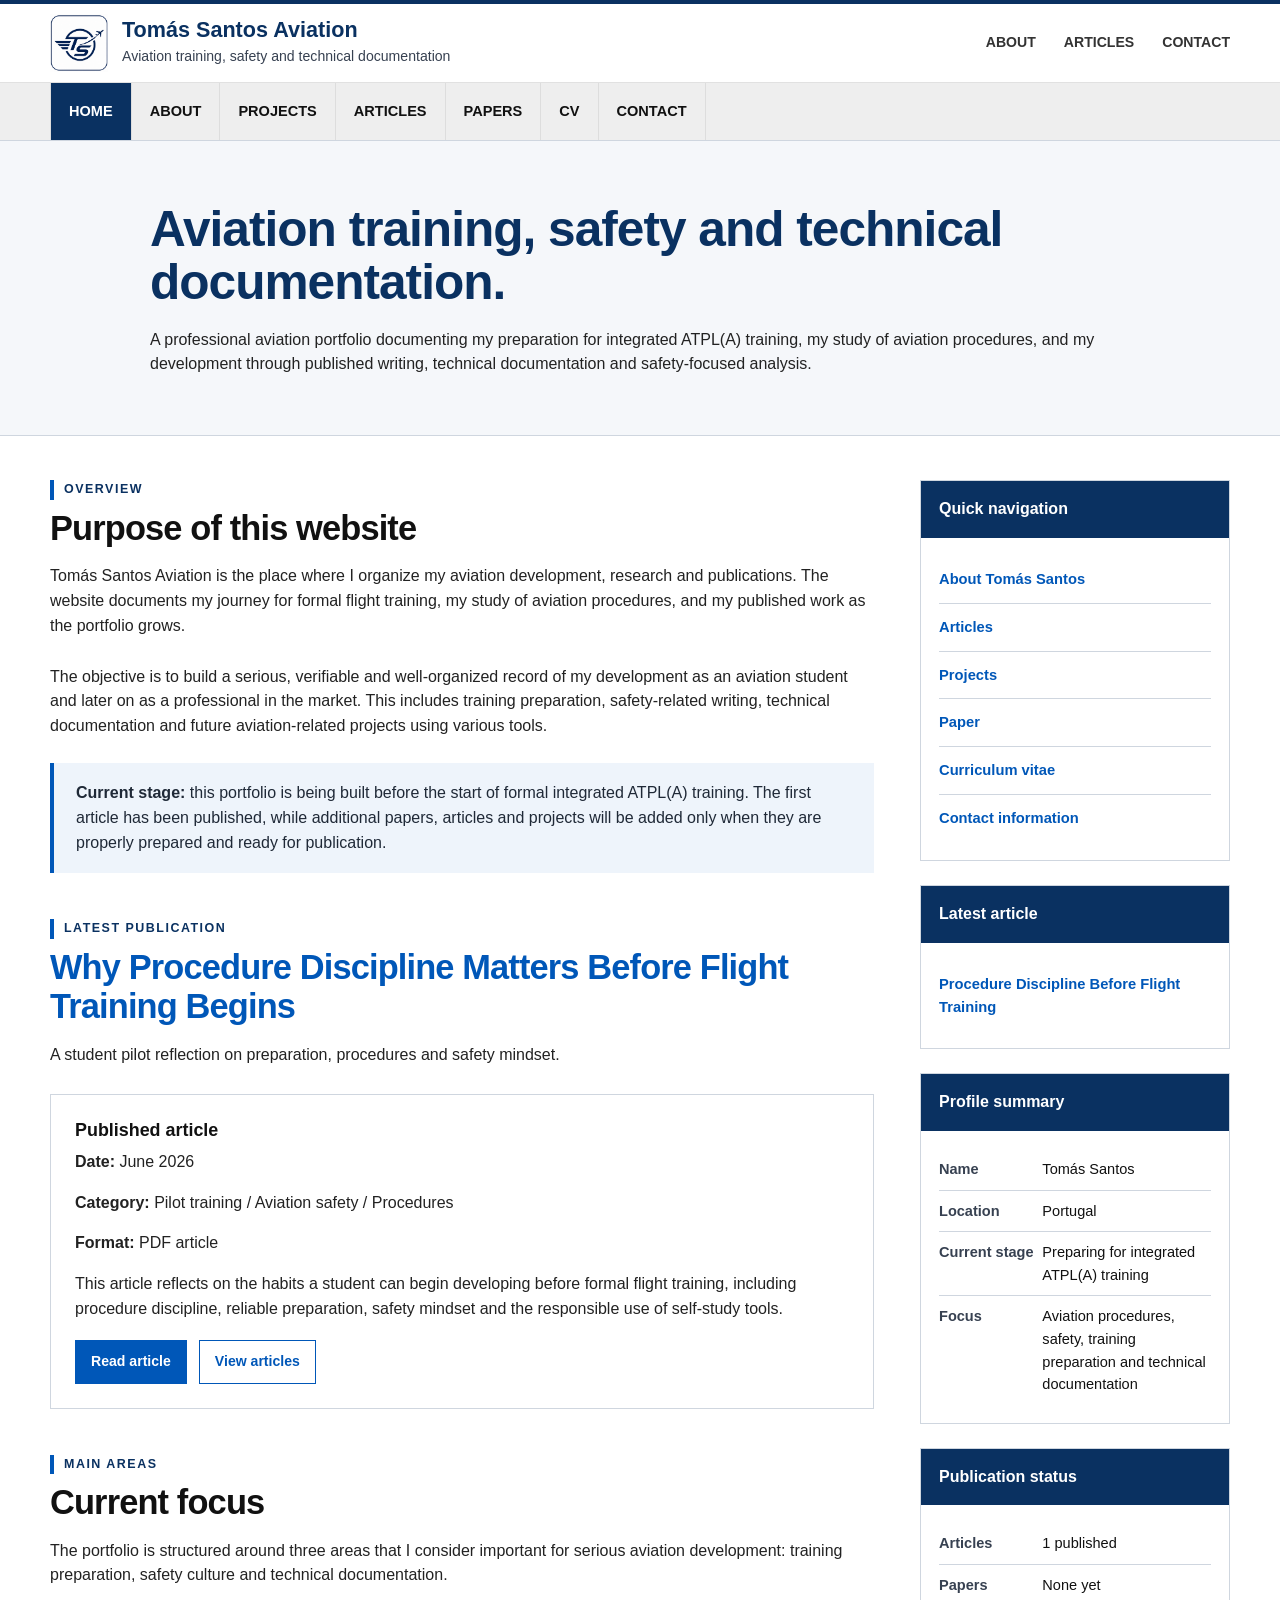
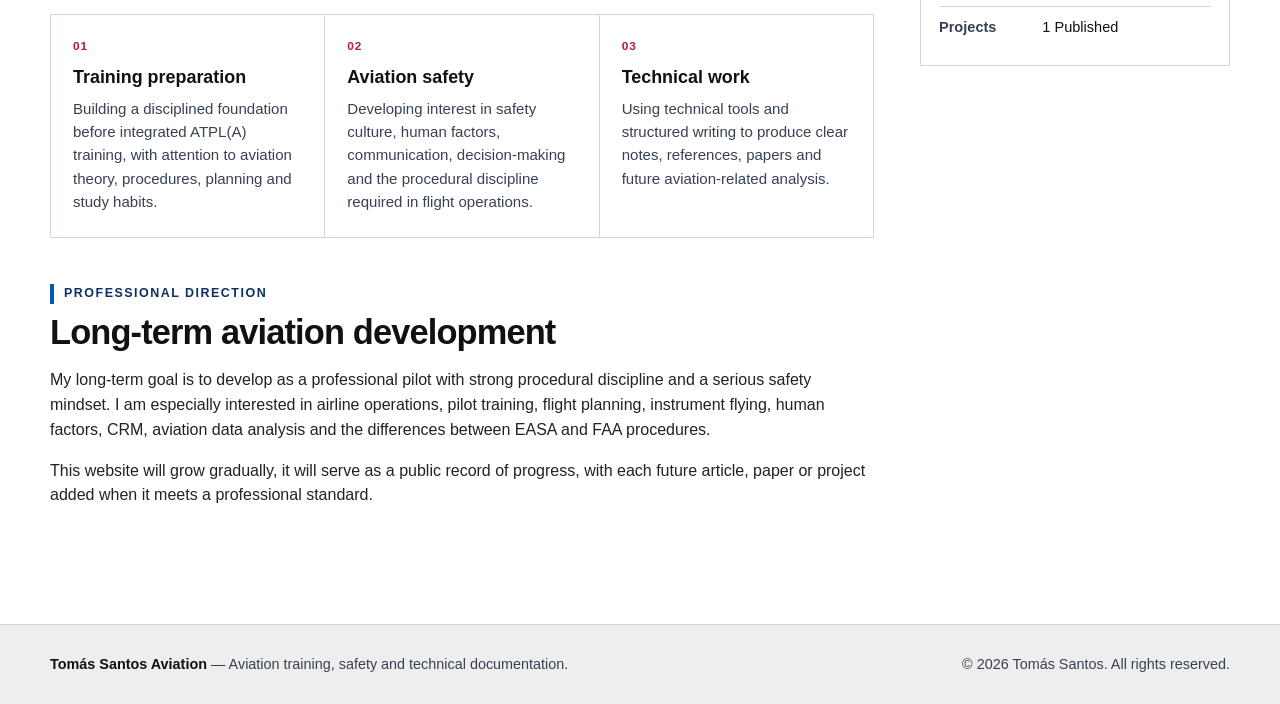
==== commit 780efe51: "Update index.html" ====
--- a/index.html
+++ b/index.html
@@ -46,7 +46,7 @@
         <a href="about.html">About</a>
         <a href="projects.html">Projects</a>
         <a href="articles.html">Articles</a>
-        <a href="reports.html">Reports</a>
+        <a href="papers.html">Papers</a>
         <a href="cv.html">CV</a>
         <a href="contact.html">Contact</a>
       </nav>
@@ -92,7 +92,7 @@
           <div class="statement-box">
             <strong>Current stage:</strong>
             this portfolio is being built before the start of formal integrated ATPL(A)
-            training. The first article has been published, while additional reports,
+            training. The first article has been published, while additional papers,
             articles and projects will be added only when they are properly prepared
             and ready for publication.
           </div>
@@ -189,7 +189,7 @@
 
               <p>
                 Using technical tools and structured writing to produce clear notes,
-                references, reports and future aviation-related analysis.
+                references, papers and future aviation-related analysis.
               </p>
             </article>
           </div>
@@ -210,7 +210,7 @@
 
           <p>
             This website will grow gradually, it will serve as a public record of progress,
-            with each future article, report or project added when it meets a professional
+            with each future article, paper or project added when it meets a professional
             standard.
           </p>
       </div>
@@ -224,7 +224,7 @@
               <li><a href="about.html">About Tomás Santos</a></li>
               <li><a href="articles.html">Articles</a></li>
               <li><a href="projects.html">Projects</a></li>
-              <li><a href="reports.html">Reports</a></li>
+              <li><a href="papers.html">Paper</a></li>
               <li><a href="cv.html">Curriculum vitae</a></li>
               <li><a href="contact.html">Contact information</a></li>
             </ul>
@@ -288,7 +288,7 @@
               </tr>
 
               <tr>
-                <th>Reports</th>
+                <th>Papers</th>
                 <td>None yet</td>
               </tr>
 
